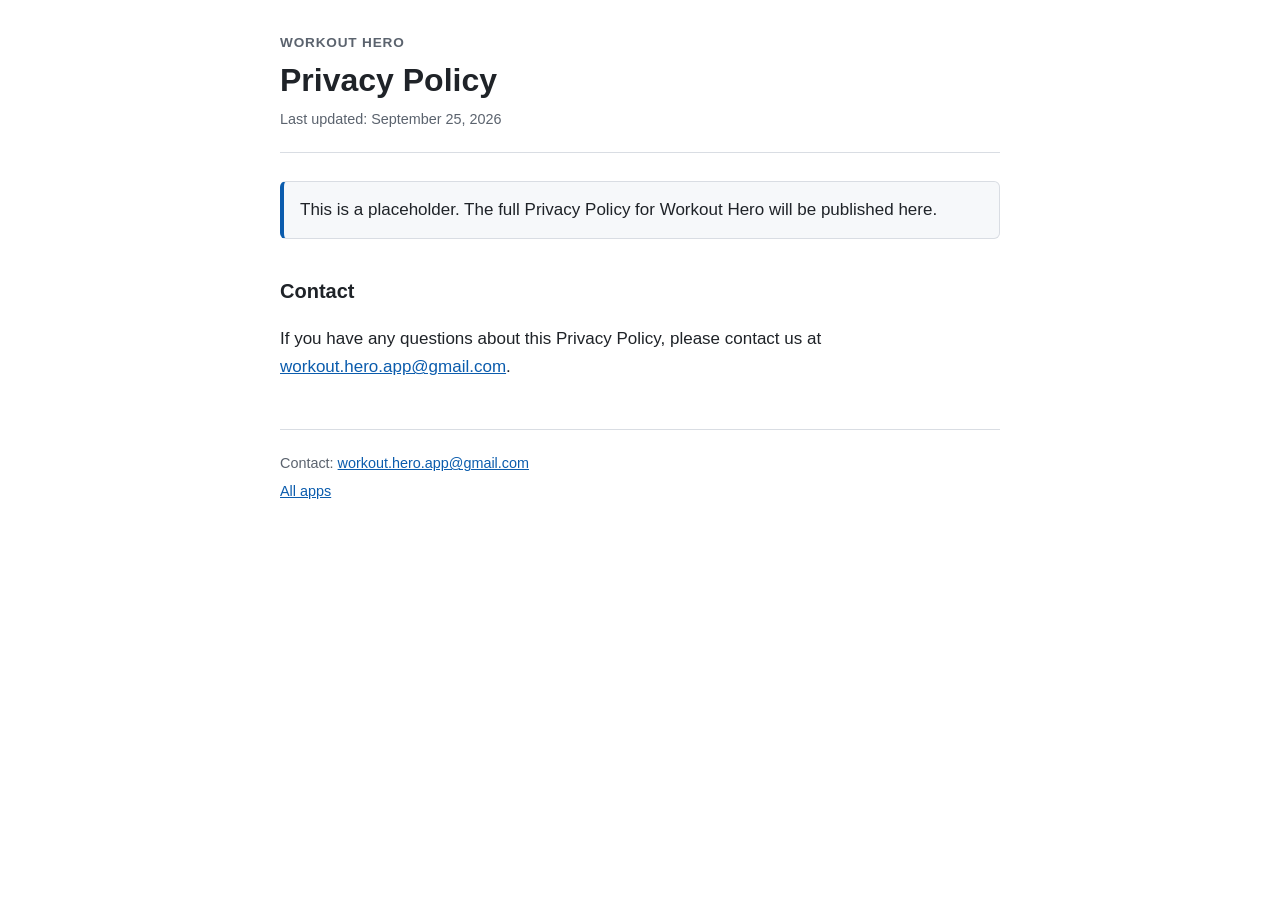
==== workout-hero/privacy/index.html @ ff7124d2 "WorkoutHero privacy & terms" ====
<!DOCTYPE html>
<html lang="en">
<head>
  <meta charset="utf-8">
  <meta name="viewport" content="width=device-width, initial-scale=1">
  <title>Privacy Policy – Workout Hero</title>
  <link rel="stylesheet" href="../../assets/style.css">
</head>
<body>
  <main class="container">
    <header>
      <p class="app-name">Workout Hero</p>
      <h1>Privacy Policy</h1>
      <p class="updated">Last updated: September 25, 2026</p>
    </header>

    <article>
      <p class="notice">This is a placeholder. The full Privacy Policy for Workout Hero will be published here.</p>

      <h2>Contact</h2>
      <p>If you have any questions about this Privacy Policy, please contact us at
        <a href="mailto:workout.hero.app@gmail.com">workout.hero.app@gmail.com</a>.</p>
    </article>

    <footer>
      <p>Contact: <a href="mailto:workout.hero.app@gmail.com">workout.hero.app@gmail.com</a></p>
      <p><a href="../../">All apps</a></p>
    </footer>
  </main>
</body>
</html>
---- assets/style.css ----
:root {
  --text: #1f2328;
  --muted: #5b636e;
  --border: #d9dde3;
  --bg: #ffffff;
  --bg-alt: #f6f8fa;
  --accent: #0b5cad;
}
@media (prefers-color-scheme: dark) {
  :root {
    --text: #e6e8eb;
    --muted: #9aa3ad;
    --border: #30363d;
    --bg: #0f1115;
    --bg-alt: #161a20;
    --accent: #6cb0ff;
  }
}
* { box-sizing: border-box; }
html { -webkit-text-size-adjust: 100%; }
body {
  margin: 0;
  background: var(--bg);
  color: var(--text);
  font-family: -apple-system, BlinkMacSystemFont, "Segoe UI", Roboto, Helvetica, Arial, sans-serif;
  font-size: 17px;
  line-height: 1.65;
}
.container { max-width: 760px; margin: 0 auto; padding: 32px 20px 64px; }
header { border-bottom: 1px solid var(--border); padding-bottom: 20px; margin-bottom: 28px; }
.app-name { margin: 0; color: var(--muted); font-size: 0.85rem; font-weight: 600; letter-spacing: 0.06em; text-transform: uppercase; }
h1 { margin: 6px 0 8px; font-size: 2rem; line-height: 1.25; }
h2 { margin: 36px 0 10px; font-size: 1.25rem; }
.updated { margin: 0; color: var(--muted); font-size: 0.9rem; }
a { color: var(--accent); }
.notice { background: var(--bg-alt); border: 1px solid var(--border); border-left: 4px solid var(--accent); border-radius: 6px; padding: 14px 16px; }
.app-list { list-style: none; padding: 0; margin: 0; }
.app-list li { border: 1px solid var(--border); border-radius: 8px; padding: 16px 18px; margin-bottom: 14px; background: var(--bg-alt); }
.app-list h2 { margin: 0 0 6px; font-size: 1.15rem; }
.app-list a { margin-right: 18px; }
footer { border-top: 1px solid var(--border); margin-top: 48px; padding-top: 18px; color: var(--muted); font-size: 0.9rem; }
footer p { margin: 4px 0; }
@media (max-width: 480px) {
  body { font-size: 16px; }
  h1 { font-size: 1.6rem; }
  .container { padding: 24px 16px 48px; }
}
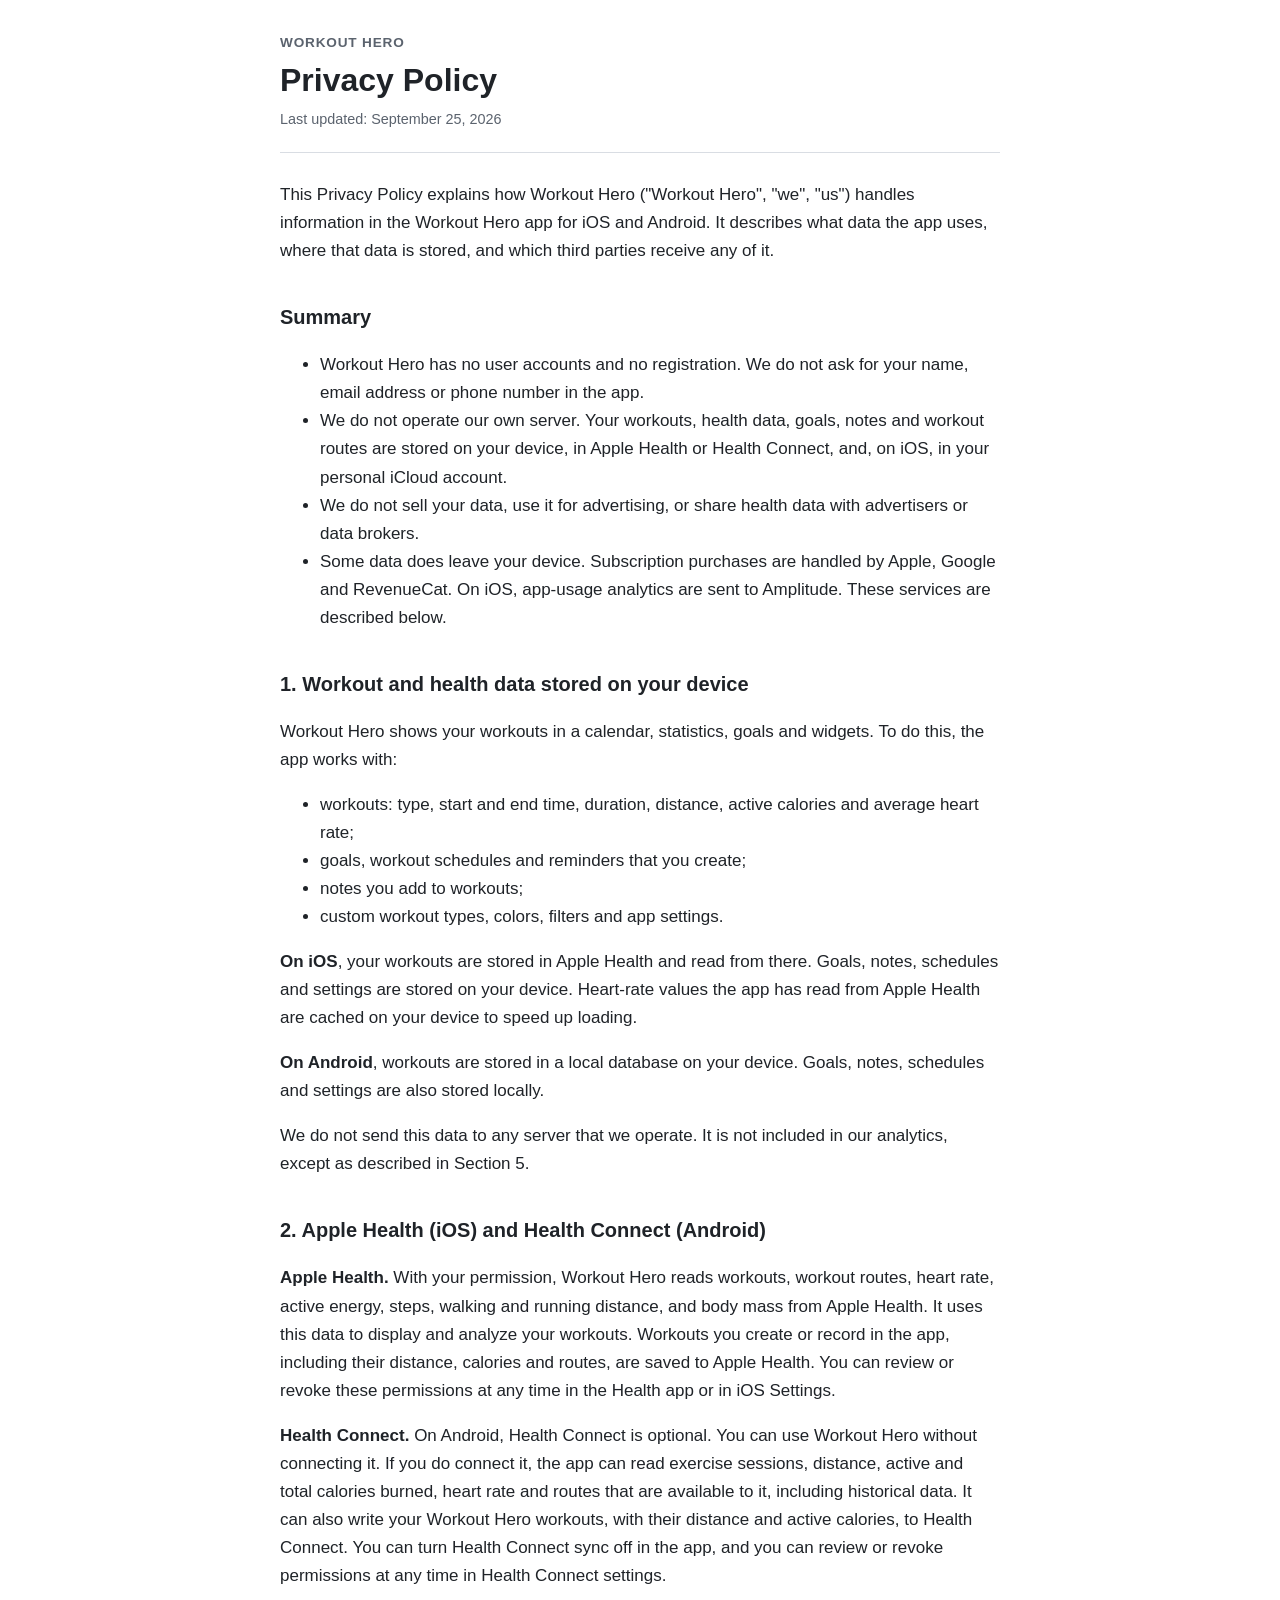
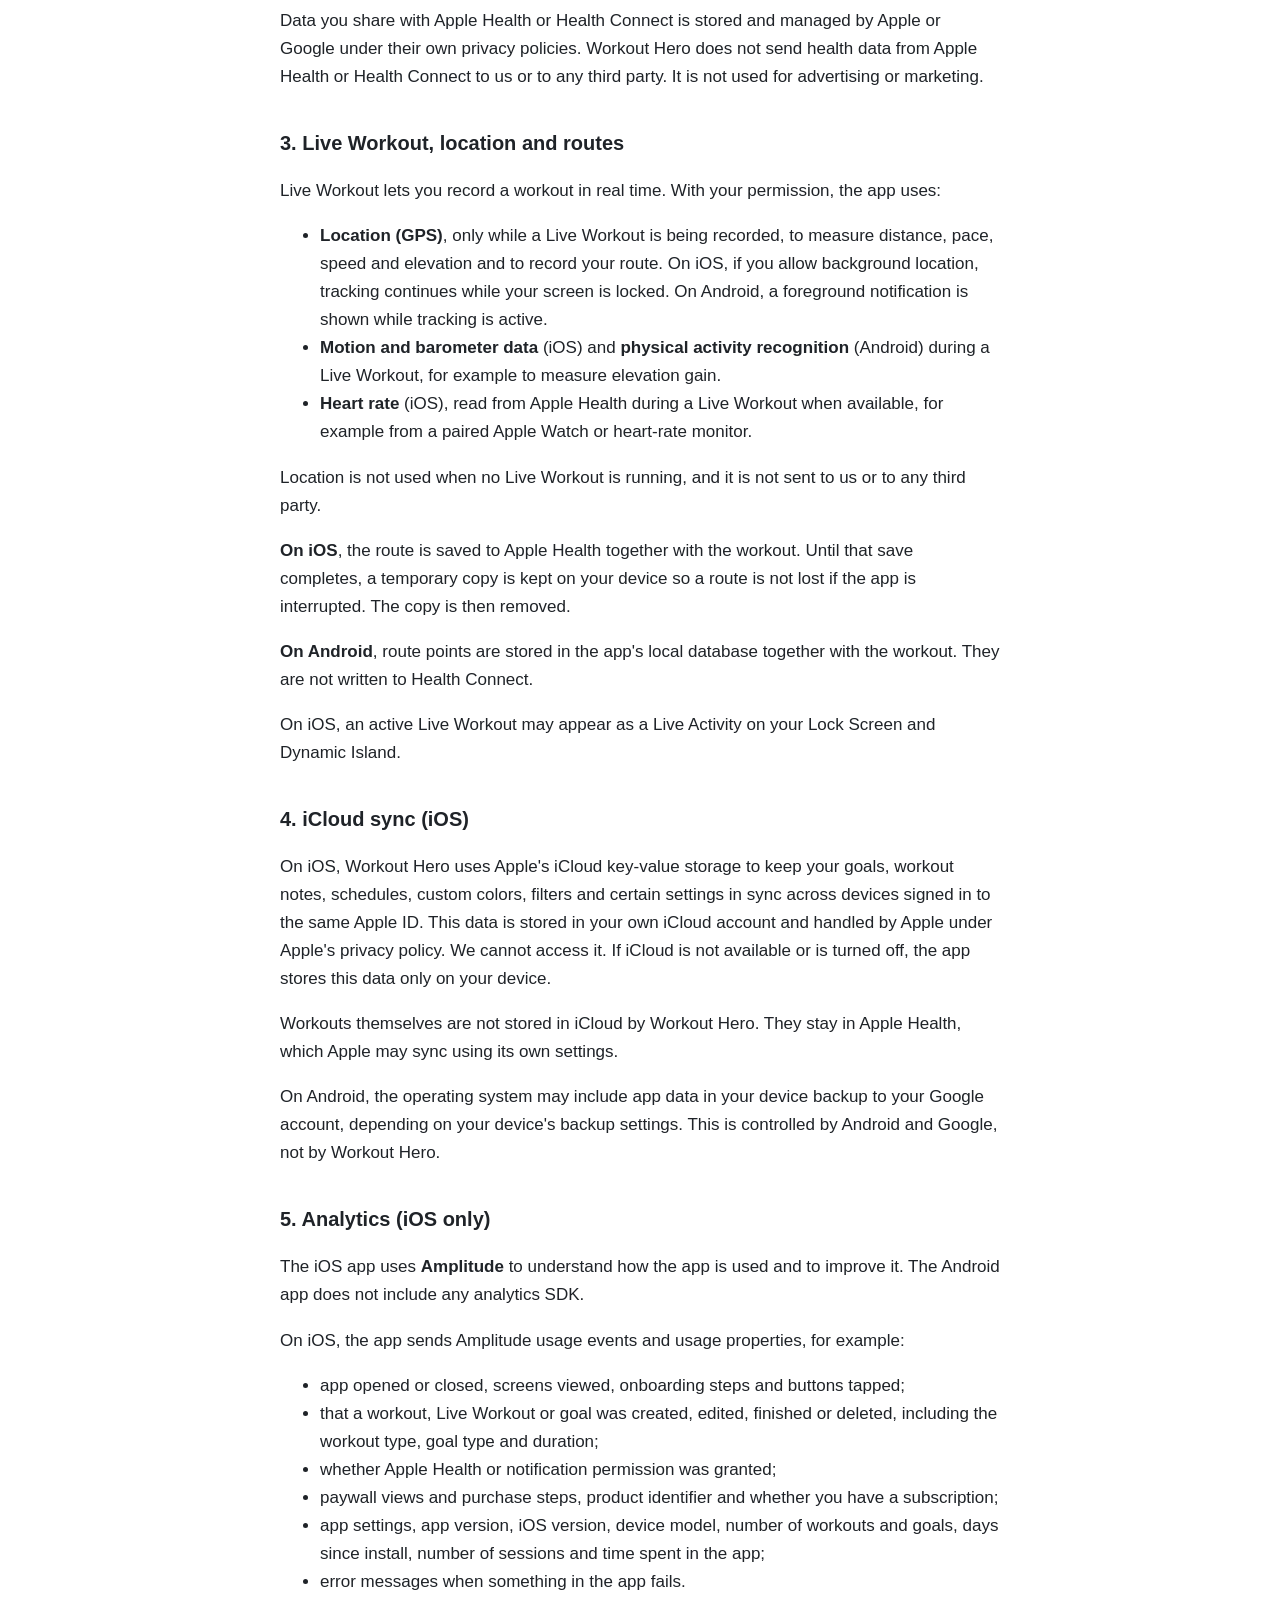
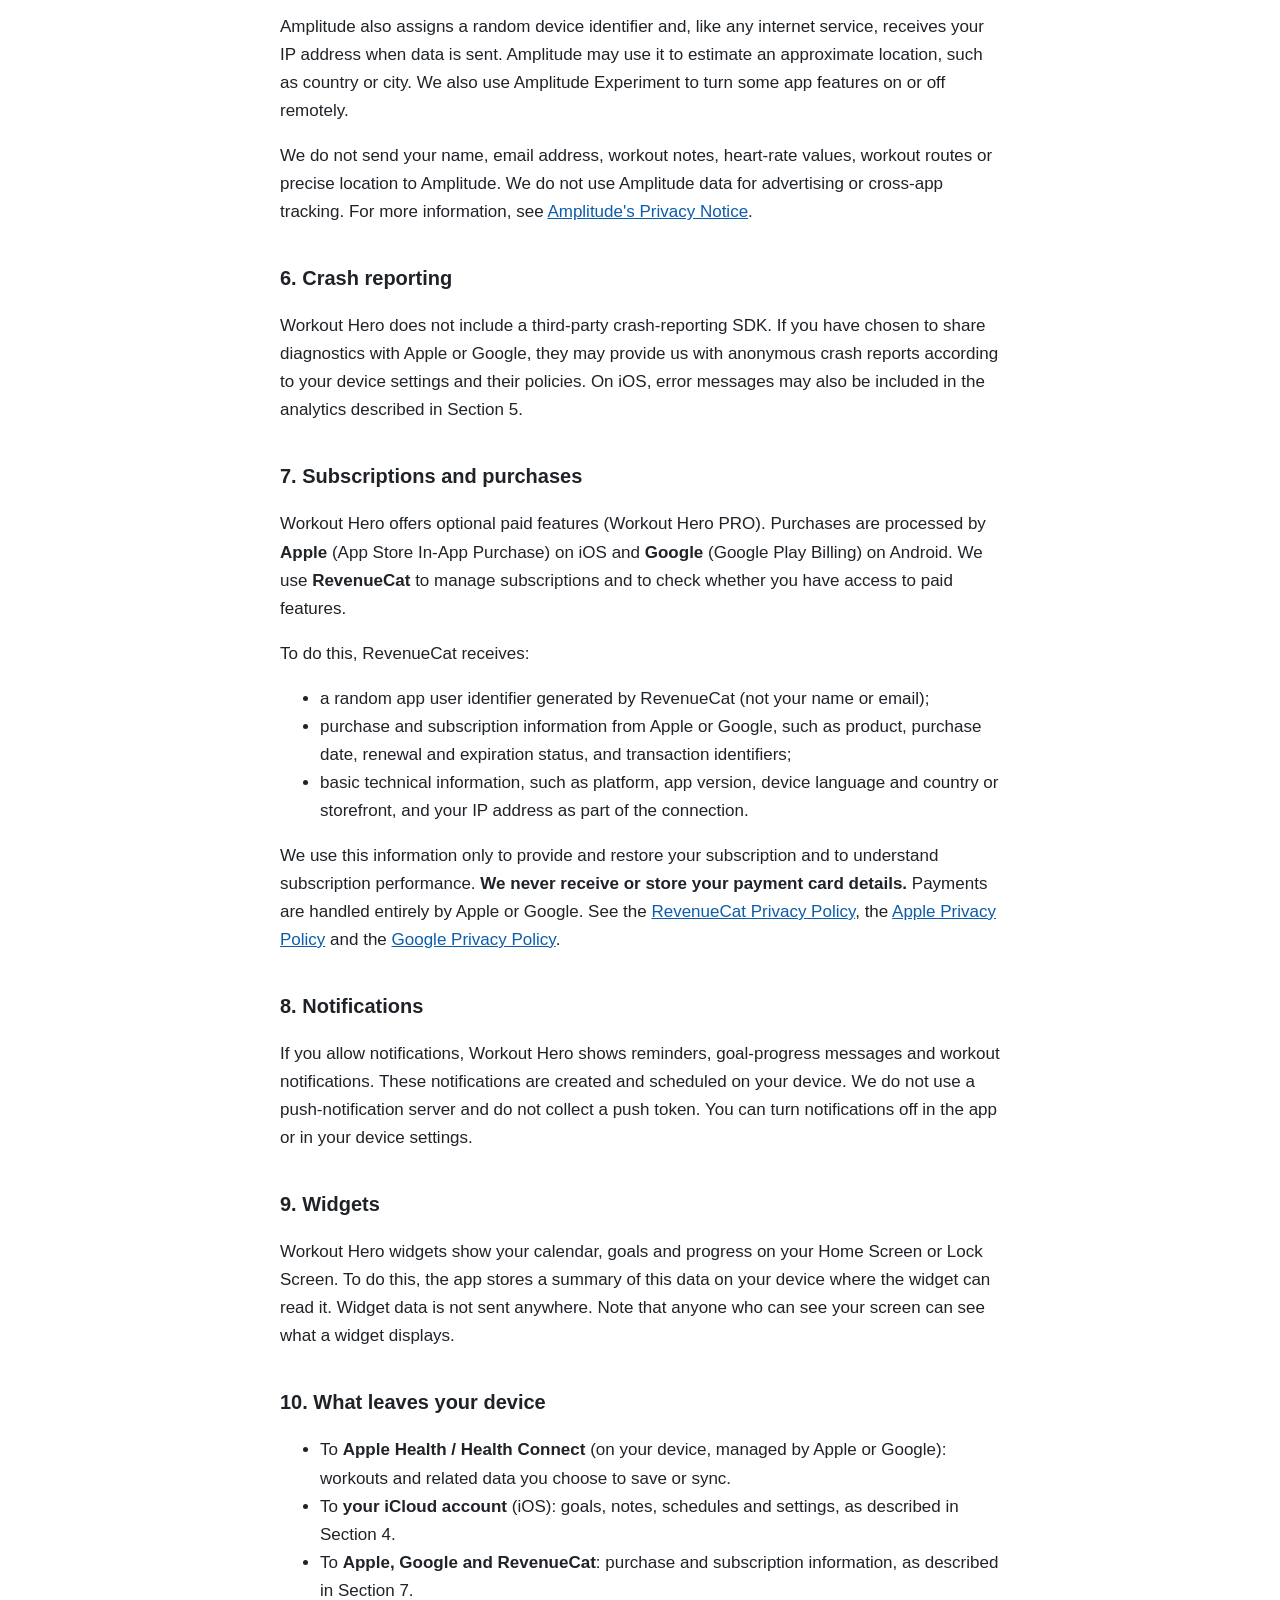
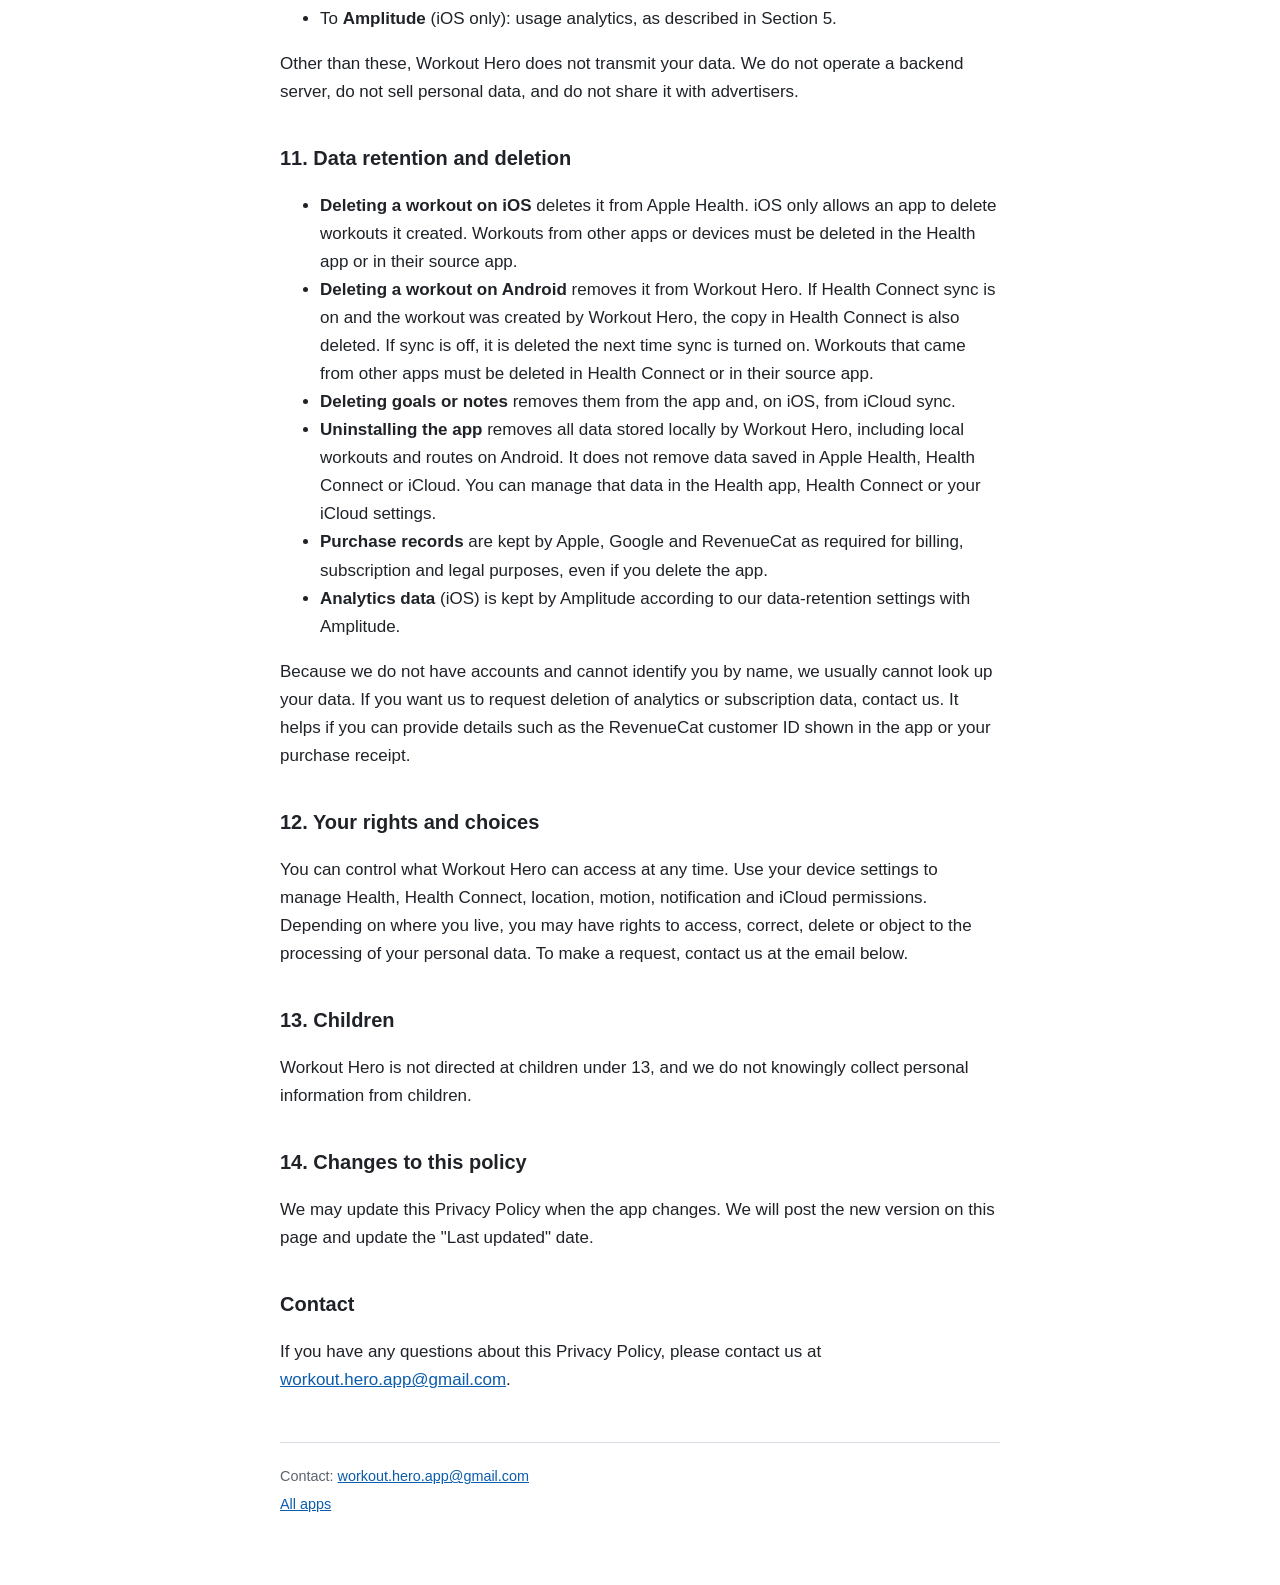
==== commit 374e18cd: "Workout Hero: production Privacy Policy for iOS and Android Co-Authored-By: Claude Opus 5.5 <noreply" ====
--- a/workout-hero/privacy/index.html
+++ b/workout-hero/privacy/index.html
@@ -15,7 +15,111 @@
     </header>
 
     <article>
-      <p class="notice">This is a placeholder. The full Privacy Policy for Workout Hero will be published here.</p>
+      <p>This Privacy Policy explains how Workout Hero ("Workout Hero", "we", "us") handles information in the Workout Hero app for iOS and Android. It describes what data the app uses, where that data is stored, and which third parties receive any of it.</p>
+
+      <h2>Summary</h2>
+      <ul>
+        <li>Workout Hero has no user accounts and no registration. We do not ask for your name, email address or phone number in the app.</li>
+        <li>We do not operate our own server. Your workouts, health data, goals, notes and workout routes are stored on your device, in Apple Health or Health Connect, and, on iOS, in your personal iCloud account.</li>
+        <li>We do not sell your data, use it for advertising, or share health data with advertisers or data brokers.</li>
+        <li>Some data does leave your device. Subscription purchases are handled by Apple, Google and RevenueCat. On iOS, app-usage analytics are sent to Amplitude. These services are described below.</li>
+      </ul>
+
+      <h2>1. Workout and health data stored on your device</h2>
+      <p>Workout Hero shows your workouts in a calendar, statistics, goals and widgets. To do this, the app works with:</p>
+      <ul>
+        <li>workouts: type, start and end time, duration, distance, active calories and average heart rate;</li>
+        <li>goals, workout schedules and reminders that you create;</li>
+        <li>notes you add to workouts;</li>
+        <li>custom workout types, colors, filters and app settings.</li>
+      </ul>
+      <p><strong>On iOS</strong>, your workouts are stored in Apple Health and read from there. Goals, notes, schedules and settings are stored on your device. Heart-rate values the app has read from Apple Health are cached on your device to speed up loading.</p>
+      <p><strong>On Android</strong>, workouts are stored in a local database on your device. Goals, notes, schedules and settings are also stored locally.</p>
+      <p>We do not send this data to any server that we operate. It is not included in our analytics, except as described in Section 5.</p>
+
+      <h2>2. Apple Health (iOS) and Health Connect (Android)</h2>
+      <p><strong>Apple Health.</strong> With your permission, Workout Hero reads workouts, workout routes, heart rate, active energy, steps, walking and running distance, and body mass from Apple Health. It uses this data to display and analyze your workouts. Workouts you create or record in the app, including their distance, calories and routes, are saved to Apple Health. You can review or revoke these permissions at any time in the Health app or in iOS Settings.</p>
+      <p><strong>Health Connect.</strong> On Android, Health Connect is optional. You can use Workout Hero without connecting it. If you do connect it, the app can read exercise sessions, distance, active and total calories burned, heart rate and routes that are available to it, including historical data. It can also write your Workout Hero workouts, with their distance and active calories, to Health Connect. You can turn Health Connect sync off in the app, and you can review or revoke permissions at any time in Health Connect settings.</p>
+      <p>Data you share with Apple Health or Health Connect is stored and managed by Apple or Google under their own privacy policies. Workout Hero does not send health data from Apple Health or Health Connect to us or to any third party. It is not used for advertising or marketing.</p>
+
+      <h2>3. Live Workout, location and routes</h2>
+      <p>Live Workout lets you record a workout in real time. With your permission, the app uses:</p>
+      <ul>
+        <li><strong>Location (GPS)</strong>, only while a Live Workout is being recorded, to measure distance, pace, speed and elevation and to record your route. On iOS, if you allow background location, tracking continues while your screen is locked. On Android, a foreground notification is shown while tracking is active.</li>
+        <li><strong>Motion and barometer data</strong> (iOS) and <strong>physical activity recognition</strong> (Android) during a Live Workout, for example to measure elevation gain.</li>
+        <li><strong>Heart rate</strong> (iOS), read from Apple Health during a Live Workout when available, for example from a paired Apple Watch or heart-rate monitor.</li>
+      </ul>
+      <p>Location is not used when no Live Workout is running, and it is not sent to us or to any third party.</p>
+      <p><strong>On iOS</strong>, the route is saved to Apple Health together with the workout. Until that save completes, a temporary copy is kept on your device so a route is not lost if the app is interrupted. The copy is then removed.</p>
+      <p><strong>On Android</strong>, route points are stored in the app's local database together with the workout. They are not written to Health Connect.</p>
+      <p>On iOS, an active Live Workout may appear as a Live Activity on your Lock Screen and Dynamic Island.</p>
+
+      <h2>4. iCloud sync (iOS)</h2>
+      <p>On iOS, Workout Hero uses Apple's iCloud key-value storage to keep your goals, workout notes, schedules, custom colors, filters and certain settings in sync across devices signed in to the same Apple ID. This data is stored in your own iCloud account and handled by Apple under Apple's privacy policy. We cannot access it. If iCloud is not available or is turned off, the app stores this data only on your device.</p>
+      <p>Workouts themselves are not stored in iCloud by Workout Hero. They stay in Apple Health, which Apple may sync using its own settings.</p>
+      <p>On Android, the operating system may include app data in your device backup to your Google account, depending on your device's backup settings. This is controlled by Android and Google, not by Workout Hero.</p>
+
+      <h2>5. Analytics (iOS only)</h2>
+      <p>The iOS app uses <strong>Amplitude</strong> to understand how the app is used and to improve it. The Android app does not include any analytics SDK.</p>
+      <p>On iOS, the app sends Amplitude usage events and usage properties, for example:</p>
+      <ul>
+        <li>app opened or closed, screens viewed, onboarding steps and buttons tapped;</li>
+        <li>that a workout, Live Workout or goal was created, edited, finished or deleted, including the workout type, goal type and duration;</li>
+        <li>whether Apple Health or notification permission was granted;</li>
+        <li>paywall views and purchase steps, product identifier and whether you have a subscription;</li>
+        <li>app settings, app version, iOS version, device model, number of workouts and goals, days since install, number of sessions and time spent in the app;</li>
+        <li>error messages when something in the app fails.</li>
+      </ul>
+      <p>Amplitude also assigns a random device identifier and, like any internet service, receives your IP address when data is sent. Amplitude may use it to estimate an approximate location, such as country or city. We also use Amplitude Experiment to turn some app features on or off remotely.</p>
+      <p>We do not send your name, email address, workout notes, heart-rate values, workout routes or precise location to Amplitude. We do not use Amplitude data for advertising or cross-app tracking. For more information, see <a href="https://amplitude.com/privacy">Amplitude's Privacy Notice</a>.</p>
+
+      <h2>6. Crash reporting</h2>
+      <p>Workout Hero does not include a third-party crash-reporting SDK. If you have chosen to share diagnostics with Apple or Google, they may provide us with anonymous crash reports according to your device settings and their policies. On iOS, error messages may also be included in the analytics described in Section 5.</p>
+
+      <h2>7. Subscriptions and purchases</h2>
+      <p>Workout Hero offers optional paid features (Workout Hero PRO). Purchases are processed by <strong>Apple</strong> (App Store In-App Purchase) on iOS and <strong>Google</strong> (Google Play Billing) on Android. We use <strong>RevenueCat</strong> to manage subscriptions and to check whether you have access to paid features.</p>
+      <p>To do this, RevenueCat receives:</p>
+      <ul>
+        <li>a random app user identifier generated by RevenueCat (not your name or email);</li>
+        <li>purchase and subscription information from Apple or Google, such as product, purchase date, renewal and expiration status, and transaction identifiers;</li>
+        <li>basic technical information, such as platform, app version, device language and country or storefront, and your IP address as part of the connection.</li>
+      </ul>
+      <p>We use this information only to provide and restore your subscription and to understand subscription performance. <strong>We never receive or store your payment card details.</strong> Payments are handled entirely by Apple or Google. See the <a href="https://www.revenuecat.com/privacy">RevenueCat Privacy Policy</a>, the <a href="https://www.apple.com/legal/privacy/">Apple Privacy Policy</a> and the <a href="https://policies.google.com/privacy">Google Privacy Policy</a>.</p>
+
+      <h2>8. Notifications</h2>
+      <p>If you allow notifications, Workout Hero shows reminders, goal-progress messages and workout notifications. These notifications are created and scheduled on your device. We do not use a push-notification server and do not collect a push token. You can turn notifications off in the app or in your device settings.</p>
+
+      <h2>9. Widgets</h2>
+      <p>Workout Hero widgets show your calendar, goals and progress on your Home Screen or Lock Screen. To do this, the app stores a summary of this data on your device where the widget can read it. Widget data is not sent anywhere. Note that anyone who can see your screen can see what a widget displays.</p>
+
+      <h2>10. What leaves your device</h2>
+      <ul>
+        <li>To <strong>Apple Health / Health Connect</strong> (on your device, managed by Apple or Google): workouts and related data you choose to save or sync.</li>
+        <li>To <strong>your iCloud account</strong> (iOS): goals, notes, schedules and settings, as described in Section 4.</li>
+        <li>To <strong>Apple, Google and RevenueCat</strong>: purchase and subscription information, as described in Section 7.</li>
+        <li>To <strong>Amplitude</strong> (iOS only): usage analytics, as described in Section 5.</li>
+      </ul>
+      <p>Other than these, Workout Hero does not transmit your data. We do not operate a backend server, do not sell personal data, and do not share it with advertisers.</p>
+
+      <h2>11. Data retention and deletion</h2>
+      <ul>
+        <li><strong>Deleting a workout on iOS</strong> deletes it from Apple Health. iOS only allows an app to delete workouts it created. Workouts from other apps or devices must be deleted in the Health app or in their source app.</li>
+        <li><strong>Deleting a workout on Android</strong> removes it from Workout Hero. If Health Connect sync is on and the workout was created by Workout Hero, the copy in Health Connect is also deleted. If sync is off, it is deleted the next time sync is turned on. Workouts that came from other apps must be deleted in Health Connect or in their source app.</li>
+        <li><strong>Deleting goals or notes</strong> removes them from the app and, on iOS, from iCloud sync.</li>
+        <li><strong>Uninstalling the app</strong> removes all data stored locally by Workout Hero, including local workouts and routes on Android. It does not remove data saved in Apple Health, Health Connect or iCloud. You can manage that data in the Health app, Health Connect or your iCloud settings.</li>
+        <li><strong>Purchase records</strong> are kept by Apple, Google and RevenueCat as required for billing, subscription and legal purposes, even if you delete the app.</li>
+        <li><strong>Analytics data</strong> (iOS) is kept by Amplitude according to our data-retention settings with Amplitude.</li>
+      </ul>
+      <p>Because we do not have accounts and cannot identify you by name, we usually cannot look up your data. If you want us to request deletion of analytics or subscription data, contact us. It helps if you can provide details such as the RevenueCat customer ID shown in the app or your purchase receipt.</p>
+
+      <h2>12. Your rights and choices</h2>
+      <p>You can control what Workout Hero can access at any time. Use your device settings to manage Health, Health Connect, location, motion, notification and iCloud permissions. Depending on where you live, you may have rights to access, correct, delete or object to the processing of your personal data. To make a request, contact us at the email below.</p>
+
+      <h2>13. Children</h2>
+      <p>Workout Hero is not directed at children under 13, and we do not knowingly collect personal information from children.</p>
+
+      <h2>14. Changes to this policy</h2>
+      <p>We may update this Privacy Policy when the app changes. We will post the new version on this page and update the "Last updated" date.</p>
 
       <h2>Contact</h2>
       <p>If you have any questions about this Privacy Policy, please contact us at
